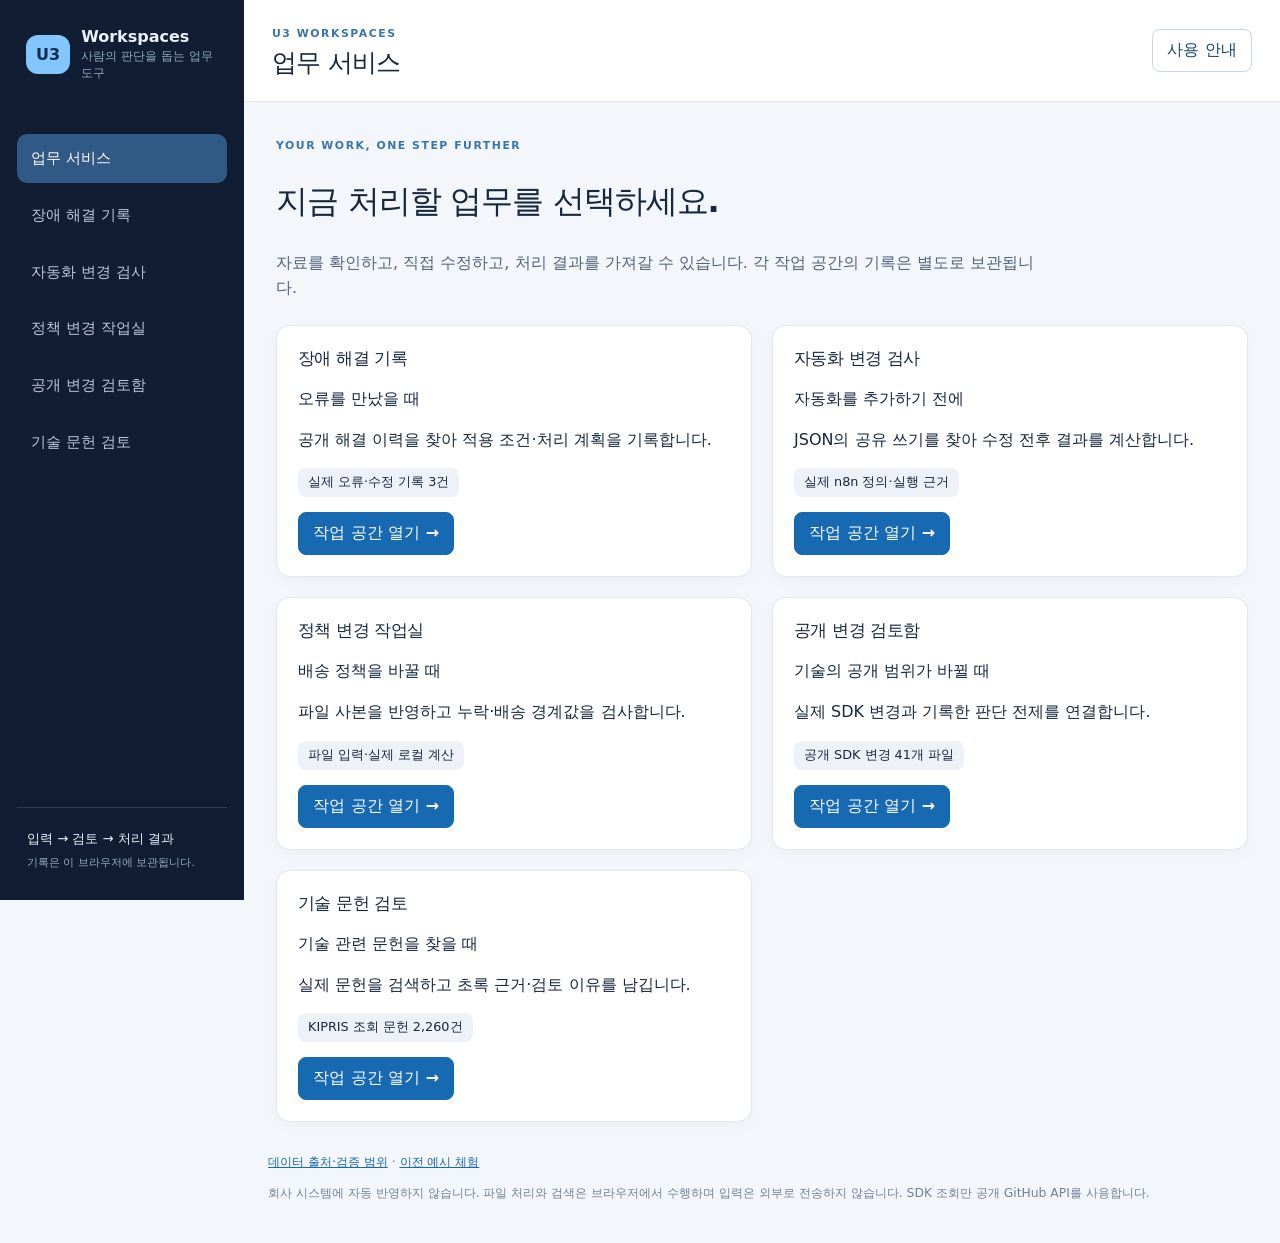
==== topic-validation/meeting-demo/services.html @ e6b86a57 "실제 공개 자료를 처리하는 다섯 업무 서비스와 연결 UX를 구현 - B-1: 공개 오류·수정 기록 3건에서 근거 검색과 처리 계획 저장 - B-2: 실제 n8n 정의의 공유 쓰기 " ====
<!doctype html><html lang="ko"><head><meta charset="utf-8"><meta name="viewport" content="width=device-width,initial-scale=1"><title>U3 업무 서비스</title><link rel="stylesheet" href="style.css"><link rel="stylesheet" href="services.css"></head><body>
<div class="app-shell"><aside class="sidebar"><div class="brand"><span class="brand-mark">U3</span><span><strong>Workspaces</strong><small>사람의 판단을 돕는 업무 도구</small></span></div><nav id="service-nav" aria-label="업무 서비스"></nav><div class="side-bottom">입력 → 검토 → 처리 결과<br><small>기록은 이 브라우저에 보관됩니다.</small></div></aside><div class="main-shell"><header class="topbar"><div><span class="eyebrow" id="service-role"></span><h1 id="service-title">업무 서비스</h1></div><button class="secondary" id="service-help">사용 안내</button></header><div id="service-status" role="status" aria-live="polite"></div><main id="service-main" tabindex="-1"><p>확보한 업무 자료를 불러오고 있습니다…</p></main><section id="service-export" class="panel" hidden aria-label="내보내기 파일"><h3>생성한 JSON 파일</h3><a id="service-export-link">JSON 다운로드</a><details><summary>파일 내용 확인 · 다운로드가 안 되면 복사해서 저장</summary><textarea id="service-export-content" readonly aria-label="생성한 JSON 내용"></textarea></details><button id="service-export-close" class="secondary">파일 미리보기 닫기</button></section><footer><a href="evidence.html">데이터 출처·검증 범위</a> · <a href="demo.html">이전 예시 체험</a><p>회사 시스템에 자동 반영하지 않습니다. 파일 처리와 검색은 브라우저에서 수행하며 입력은 외부로 전송하지 않습니다. SDK 조회만 공개 GitHub API를 사용합니다.</p></footer></div></div>
<dialog id="service-dialog" aria-labelledby="service-help-title"><div class="dialog-head"><h2 id="service-help-title">사용 안내</h2><button id="service-help-close" class="secondary">닫기</button></div><div id="service-help-body"></div></dialog>
<script src="service-engine.js"></script><script src="services.js"></script></body></html>
---- topic-validation/meeting-demo/style.css ----
:root{font-family:Inter,Pretendard,"Malgun Gothic",system-ui,sans-serif;color:#17283e;background:#f3f6fa;font-synthesis:none}
*{box-sizing:border-box}body{margin:0}button,select,input,textarea{font:inherit}button{cursor:pointer}p{line-height:1.58}h1,h2,h3{letter-spacing:-.035em}
.app-shell{min-height:100vh;display:grid;grid-template-columns:244px minmax(0,1fr)}.sidebar{background:#101d32;color:#eaf1fb;padding:27px 17px;display:flex;flex-direction:column;gap:24px}
.brand{display:flex;gap:11px;align-items:center;padding:0 9px}.brand-mark{background:#83c6ff;color:#102d51;font-weight:900;padding:10px;border-radius:12px}.brand strong,.brand small{display:block}.brand small{font-size:.75rem;color:#91a8c3;margin-top:2px}
.nav-label{font-size:.69rem;letter-spacing:.16em;color:#7d95b2;padding-left:12px;margin:13px 0 -12px}.sidebar nav{display:grid;gap:5px}.nav-item{width:100%;text-align:left;border:0;border-radius:10px;background:transparent;color:#a9bdd5;padding:12px;display:flex;gap:12px;align-items:center}.nav-item span:first-child{width:25px;text-align:center;font-weight:800}.nav-item:hover{background:#1a304e;color:white}.nav-item.active{background:#236aab;color:white;box-shadow:inset 3px 0 #91d6ff}.side-bottom{margin-top:auto;border-top:1px solid #2a3c55;padding:20px 10px 0;font-size:.82rem;line-height:1.7}.side-bottom small{color:#96abc3}.live-dot{display:inline-block;background:#54d6a6;border-radius:50%;width:8px;height:8px;margin-right:5px}
.main-shell{min-width:0}.topbar{display:flex;justify-content:space-between;gap:15px;align-items:center;background:white;border-bottom:1px solid #dfe6ef;padding:24px max(24px,calc((100vw - 244px - 1200px)/2))}.topbar h1{font-size:1.55rem;margin:5px 0 0}.eyebrow{font-size:.68rem;letter-spacing:.14em;font-weight:800;color:#3776ad}.secondary,.primary,.ghost{padding:10px 14px;border-radius:8px;font-weight:700;border:1px solid #c6d6e6;background:white;color:#19476f}.secondary:hover,.ghost:hover{border-color:#3c84c2}.primary{background:#1769b1;color:white;border-color:#1769b1}.primary:hover{background:#0f5594}.danger-btn{color:#a64a32}
main{max-width:1200px;margin:auto;padding:26px 24px 50px}.hero{background:linear-gradient(110deg,#14385f,#23679c);color:white;padding:27px 30px;border-radius:17px;margin-bottom:22px;box-shadow:0 12px 30px #1a4c7b1f}.hero h2{font-size:1.65rem;margin:10px 0}.hero p{color:#d8eafd;max-width:730px;margin:0}.hero .badge{background:#ffffff20;color:white;border-color:#ffffff29}.content-grid{display:grid;grid-template-columns:minmax(0,1.7fr) minmax(265px,.85fr);gap:18px}.stack>*+*{margin-top:17px}
.panel{background:white;border:1px solid #e0e8f1;border-radius:14px;padding:21px;box-shadow:0 4px 15px #14283f08}.panel h3{margin:0 0 10px;font-size:1.07rem}.panel h2{margin:0 0 12px}.panel-head{display:flex;justify-content:space-between;align-items:flex-start;gap:10px;margin-bottom:12px}.panel-head h3{margin:0}.muted{color:#61758e}.small{font-size:.85rem}.badge{display:inline-block;border:1px solid #d4e5f3;background:#e9f4fc;color:#236096;padding:4px 9px;border-radius:30px;font-size:.72rem;font-weight:800;margin-right:5px}.badge.amber{background:#fff4e2;border-color:#f3dfb7;color:#94611a}.badge.green{background:#e5f6ef;border-color:#c5ead7;color:#19734b}.badge.gray{background:#eef2f6;border-color:#dce4ec;color:#5f7084}
.stepper{display:flex;flex-wrap:wrap;gap:7px;margin-top:17px}.stepper span{border-radius:7px;padding:7px 10px;background:#ffffff20;color:white;font-size:.8rem;font-weight:700}.stepper span+span:before{content:'→';margin-right:10px;color:#bcd8f0}
.record{border:1px solid #dfe8f0;border-radius:11px;padding:15px;margin:10px 0;background:#fff}.record.suggested{border-left:4px solid #3182bf}.record h4{margin:0 0 6px;font-size:.96rem}.record p{margin:6px 0}.record-row{display:flex;justify-content:space-between;gap:12px;align-items:start}.record .small{color:#657891}.record select{max-width:100%}.record details{margin-top:8px}.record summary{color:#246ba5;cursor:pointer;font-weight:700;font-size:.87rem}.record details p{padding:10px;background:#f3f7fb;border-radius:7px}
.controls{display:flex;flex-wrap:wrap;align-items:center;gap:10px;margin:14px 0}.field{display:grid;gap:6px;min-width:160px}.field label,.field-title{font-size:.79rem;color:#62758b;font-weight:800}.field select,.field input,textarea{border:1px solid #bdd0e1;border-radius:8px;padding:9px 11px;background:white;color:#17324c;min-height:40px}.field select:focus,textarea:focus{outline:2px solid #83b9e5}.field.wide{flex:1}.choice-line{display:flex;gap:10px;flex-wrap:wrap;align-items:center;margin-top:10px}.choice-line label{font-size:.83rem;color:#597087}.result{border-left:4px solid #2778bc;background:#edf5fc;padding:17px;border-radius:8px;margin-top:15px}.result.warn{border-color:#d48b27;background:#fff6e8}.result.success{border-color:#2d9a6c;background:#eaf8f1}.result h3{margin:0 0 6px}.result p{margin:5px 0}.item-list{padding-left:19px;line-height:1.7}
.metric-row{display:grid;grid-template-columns:repeat(3,1fr);gap:10px;margin:12px 0}.metric{background:#f3f7fb;border:1px solid #e1eaf3;border-radius:10px;padding:12px}.metric strong{display:block;font-size:1.35rem;color:#1e609a}.metric span{font-size:.73rem;color:#6b7d91}.funnel{height:12px;background:#e6eef5;border-radius:20px;overflow:hidden}.funnel span{display:block;height:100%;background:#2174b7}.feedback-grid{display:grid;grid-template-columns:repeat(2,1fr);gap:12px}.feedback-grid button{text-align:left;padding:17px;border:1px solid #d5e2ef;background:white;border-radius:11px;font-weight:700;color:#245479}.feedback-grid button:hover{border-color:#2279bf;background:#f3f9fe}.feedback-grid button.active{border-color:#1769b1;background:#e9f4fc}
textarea{width:100%;min-height:85px;resize:vertical}footer{color:#718298;font-size:.77rem;padding:0 24px 28px;max-width:1200px;margin:auto}.source{border-top:1px solid #e6edf4;padding-top:12px;font-size:.82rem;color:#63778f}.empty{color:#8393a6;font-style:italic}
@media(max-width:1050px){.content-grid{grid-template-columns:1fr}.sidebar{width:210px}.app-shell{grid-template-columns:210px minmax(0,1fr)}}
@media(max-width:720px){.app-shell{display:block}.sidebar{padding:14px}.brand{display:none}.nav-label,.side-bottom{display:none}.sidebar nav{display:flex;overflow:auto}.nav-item{white-space:nowrap;width:auto;padding:9px 11px}.topbar{padding:18px;align-items:flex-start}.topbar h1{font-size:1.15rem}.topbar button{font-size:.77rem}main{padding:15px}.hero{padding:22px}.hero h2{font-size:1.38rem}.metric-row,.feedback-grid{grid-template-columns:1fr}}

/* Product mock workspace */
.work-guide{border:1px solid #c5d9e9;background:#eef6fc;border-radius:12px;padding:18px;margin:0 0 22px;display:grid;gap:12px}.work-guide strong{display:block;margin-top:6px}.work-guide p{font-size:.85rem;line-height:1.6;margin:7px 0}.work-guide summary{cursor:pointer;font-weight:700;color:#255b84}.evidence-preview{padding:12px;background:#f1f5f9;border-radius:8px;max-width:100%!important;line-height:1.65}.work-guide a{font-size:.85rem}.panel .primary{white-space:normal}
.workspace-grid>.panel,.workspace-grid>.stack,.project-layout>.panel{min-width:0}.field{min-width:0}.field select{width:100%;max-width:100%}.table-wrap{max-width:100%}
.hint.dismissed .tooltip{display:none!important}
:root{--ink:#17283e;--blue:#246caa;--line:#dbe5ee;--paper:#fff}
button:disabled{opacity:.45;cursor:not-allowed}button:focus-visible,a:focus-visible,summary:focus-visible{outline:3px solid #86bae5;outline-offset:3px}a{color:#1769b1}button,a{touch-action:manipulation}h4{margin:10px 0}pre,blockquote{white-space:pre-wrap;overflow-wrap:anywhere;font-family:inherit;font-size:.9rem;line-height:1.7;margin:10px 0}blockquote{border-left:3px solid #4291c9;padding-left:14px;color:#315d80}
.sidebar{position:sticky;top:0;height:100vh}.topbar{padding:22px 28px}.landing{padding:32px 5px 30px}.landing h2{font-size:2.5rem;line-height:1.22;color:#14385f;margin:16px 0}.landing p{color:#697a8d}.landing-meta{margin-top:22px}.topic-cards{display:grid;grid-template-columns:repeat(2,minmax(0,1fr));gap:18px}.topic-card{background:white;border:1px solid var(--line);border-radius:16px;padding:24px;position:relative;overflow:hidden;box-shadow:0 5px 18px #12355b06}.topic-card:hover{border-color:#80aacc;box-shadow:0 10px 24px #12355b0d}.topic-card h3{font-size:1.4rem;margin:10px 0}.topic-card p{max-width:85%}.card-number{position:absolute;right:22px;top:18px;color:#e5edf5;font-size:3rem;font-weight:900}.card-bottom{display:flex;justify-content:space-between;align-items:center;margin-top:22px;gap:10px}.workspace-head{display:flex;align-items:flex-start;justify-content:space-between;gap:20px;margin:10px 0 20px}.workspace-head h2{font-size:1.6rem;line-height:1.4;margin:8px 0}.workspace-head p{color:#62758b;margin:0}.workspace-head .controls{flex-shrink:0}.journey{padding:0;list-style:none;display:grid;grid-template-columns:repeat(4,1fr);gap:9px;margin-bottom:25px}.journey li{background:#e9eef4;color:#798a9d;padding:12px;border-radius:9px;font-size:.8rem;font-weight:700;display:flex;gap:8px;align-items:center}.journey li span{display:grid;place-items:center;border-radius:50%;width:23px;height:23px;background:white}.journey li.current{background:#deedfb;color:#1c6199}.journey li.done{background:#e2f3e9;color:#267448}.workspace-grid{display:grid;grid-template-columns:minmax(0,1.12fr) minmax(0,1fr);gap:18px;align-items:start}.project-layout{display:grid;grid-template-columns:280px minmax(0,1fr);gap:18px;align-items:start;margin:18px 0}.tree-panel{padding:18px}.tree-panel details{margin:18px 0}.tree-panel summary{font-size:.8rem;font-weight:800;color:#5b718a;cursor:pointer;margin:10px 0}.tree-node,.patent-node{display:block;text-align:left;width:100%;padding:12px 10px;border:1px solid transparent;background:transparent;border-radius:8px;margin:4px 0;color:#39566f}.tree-node span,.patent-node span{display:block}.tree-node:hover,.patent-node:hover{background:#f0f6fb}.tree-node.selected,.patent-node.selected{border-color:#8ab6dc;background:#eaf4fd;color:#13568e}.tree-node .badge{margin-top:6px}.patent-node strong{font-size:.8rem;display:block}.patent-node span{font-size:.83rem;line-height:1.5;margin:5px 0}.diff-grid{display:grid;grid-template-columns:1fr 1fr;gap:12px;margin:15px 0}.diff-grid>div{padding:16px;border:1px solid var(--line);background:#f6f8fa;border-radius:10px;min-width:0}.diff-grid>div+div{background:#edf7f1;border-color:#d0e5d8}.chip-list{display:flex;gap:6px;flex-wrap:wrap}.check-list>div{padding:12px 0;border-bottom:1px solid #dce4ed}.check-list .badge{margin-left:10px}.check-list p{font-size:.85rem;color:#63778a}.flow-node{border:1px solid #9ebbd6;background:#f0f6fd;padding:20px;border-radius:12px;font-weight:800;text-align:center}.flow-node small{display:block;color:#637a8d;margin-top:8px}.flow-branches{display:grid;grid-template-columns:1fr 1fr;gap:16px;margin:28px 0;position:relative}.collision{border-color:#e8b67b;background:#fff5e7}.resolved{background:#ebf8f0;border-color:#9fcdb2}.shared-data{padding:18px;border:1px dashed #97acc0;border-radius:12px;text-align:center;margin-bottom:20px}.shared-data strong{display:block;margin:8px 0}.timeline p{border-left:2px solid #93b8d4;padding:10px;font-size:.85rem}.event-grid,.comparison-grid{display:grid;grid-template-columns:repeat(2,minmax(0,1fr));gap:18px;margin:18px 0}.prior-record{background:#f3f6fa;padding:12px;border-radius:8px;font-size:.85rem;margin:18px 0}.prior-record p{color:#687b8e}.release-bar{display:flex;justify-content:space-between;gap:15px;align-items:start}.event-card .field{margin:15px 0}.comparison-grid .field{margin:12px 0}.table-wrap{overflow-x:auto}table{border-collapse:collapse;width:100%;font-size:.8rem}th{text-align:left;background:#f1f5fa;color:#63778b;padding:12px}td{padding:14px 8px;border-bottom:1px solid #e3eaf1;overflow-wrap:anywhere}td small{display:block;color:#7a8999;margin-top:7px}.download-link{display:inline-block;text-decoration:none;margin:12px 0}.help-fab{position:fixed;bottom:25px;right:25px;width:48px;height:48px;border:1px solid #81a9c7;border-radius:50%;background:#173e64;color:white;font-weight:900;font-size:1.4rem;box-shadow:0 6px 20px #1c355e25;z-index:3}
dialog{border:1px solid #d2deea;border-radius:16px;padding:28px;width:min(680px,calc(100vw - 30px));max-height:85vh;overflow:auto;color:var(--ink);box-shadow:0 24px 90px #102d5340}dialog::backdrop{background:#0b24466b}.dialog-head{display:flex;align-items:start;justify-content:space-between;gap:15px;position:sticky;top:-28px;background:white;padding:12px 0}.dialog-head h2{font-size:1.3rem;margin:6px 0}.help-dl dt{font-weight:800;margin-top:20px;font-size:.85rem}.help-dl dd{margin:7px 0;color:#5f7286;line-height:1.6}.hint{position:relative;display:inline-block}.hint-trigger{background:none;border:0;color:#216b9f;padding:0;font-size:inherit;font-weight:700}.tooltip{display:none;position:absolute;z-index:5;left:0;bottom:calc(100% + 8px);width:260px;background:#163b60;color:white;font-size:.8rem;line-height:1.6;border-radius:8px;padding:12px;box-shadow:0 8px 24px #18375140}.hint:hover .tooltip,.hint:focus-within .tooltip,.hint:has([aria-expanded="true"]) .tooltip{display:block}#activity-status{position:sticky;top:0;z-index:2;background:#e8f2fc;color:#245b89;min-height:0;font-size:.83rem;line-height:1.5}#activity-status:not(:empty){padding:12px 28px;border-bottom:1px solid #c9deee}main>.panel{margin:18px 0}
@media(max-width:1100px){.workspace-grid{grid-template-columns:1fr}.workspace-head{display:block}.workspace-head .controls{margin-bottom:10px}.project-layout{grid-template-columns:235px minmax(0,1fr)}}
@media(max-width:720px){.sidebar{width:100%;height:auto;position:static}.topic-cards,.event-grid,.comparison-grid,.project-layout,.diff-grid{grid-template-columns:1fr}.landing h2{font-size:1.8rem}.landing{padding:20px 0}.topic-card p{max-width:90%}.journey{grid-template-columns:1fr 1fr}.journey li{font-size:.75rem}.workspace-head h2{font-size:1.35rem}.tree-panel{max-height:340px;overflow:auto}.help-fab{bottom:16px;right:16px}.panel{padding:17px}.flow-branches{gap:8px}.flow-node{padding:15px 8px}.release-bar{display:block}#activity-status:not(:empty){padding:10px 16px}.topbar{padding:18px}}
---- topic-validation/meeting-demo/services.css ----
.service-intro{max-width:760px;margin-bottom:24px}.service-intro h2{font-size:2rem}.service-intro p{color:#52647a}.service-grid{display:grid;grid-template-columns:repeat(2,minmax(0,1fr));gap:20px}.workspace-columns{display:grid;grid-template-columns:minmax(260px,.8fr) minmax(0,1.4fr);gap:20px;align-items:start}.service-items{display:grid;gap:12px}.service-item{padding:16px;border:1px solid #dce4ed;border-radius:12px;background:#fff;text-align:left;color:#23374e}.service-item.selected{border:2px solid #3977be;background:#f3f8ff}.service-item strong,.service-item small{display:block}.service-item small{line-height:1.5;margin-top:8px;color:#53657a}.service-actions{display:flex;gap:10px;flex-wrap:wrap;align-items:center;margin:15px 0}.service-code{font-family:Consolas,monospace;min-height:240px;resize:vertical}.service-result{margin-top:18px}.service-result pre{white-space:pre-wrap;overflow-wrap:anywhere;font-size:.85rem}.source-note{font-size:.84rem;color:#5b6c80;border-left:3px solid #b6c8dd;padding-left:12px}.file-button{display:block;width:100%;text-align:left;margin-bottom:8px;overflow-wrap:anywhere}.file-button.active{background:#e7f0fb;border-color:#6193cb}.scope-select{max-width:280px}.service-table{width:100%;border-collapse:collapse;font-size:.9rem}.service-table th,.service-table td{text-align:left;padding:10px;border-bottom:1px solid #dfe6ee;vertical-align:top;overflow-wrap:anywhere}.service-table-wrap{overflow-x:auto}.audit-list{padding-left:20px}.audit-list li{margin-bottom:10px;line-height:1.6}.services-warning{background:#fff5e1;border-radius:10px;padding:12px;color:#765214}.service-count{font-size:2rem;font-weight:800;color:#305d90}.import-label{display:block;font-size:.85rem;margin:14px 0 5px}.service-empty{padding:30px;color:#617288;background:#f6f8fb;border:1px dashed #c2cedd;border-radius:12px}#service-main textarea{width:100%;min-height:100px}#service-main pre{max-width:100%;white-space:pre-wrap;overflow-wrap:anywhere}#service-main a{overflow-wrap:anywhere}#service-status:not(:empty){padding:14px 30px;background:#eaf3fd;color:#23486e}#service-main{padding:32px}#service-main .panel{min-width:0}#service-main label{display:block;margin-bottom:8px;font-size:.9rem;font-weight:600}#service-main input,#service-main select,#service-main textarea{border:1px solid #cad5e2;border-radius:9px;padding:10px;background:white;color:#243a50}#service-main input:not([type=checkbox]):not([type=file]){width:100%}#service-main input[type=checkbox]{margin-right:9px}.service-meta{display:flex;gap:10px;flex-wrap:wrap;margin:15px 0}.service-meta span{background:#edf2f8;border-radius:8px;padding:6px 10px;font-size:.8rem}@media(max-width:800px){.service-grid,.workspace-columns{grid-template-columns:1fr}#service-main{padding:20px}.service-intro h2{font-size:1.55rem}.service-code{min-height:180px}.service-table{font-size:.8rem}.service-actions button{flex:1 1 140px}.sidebar .side-bottom{display:none}}
#service-export{margin:20px 30px}#service-export-content{width:100%;min-height:220px;font-family:Consolas,monospace}.journey-guide{padding:16px 20px;margin-bottom:24px;border:1px solid #c9dbea;border-radius:14px;background:#edf5fc;scroll-margin-top:20px}.journey-guide p{color:#456887;font-size:.85rem;margin:0 0 10px}.journey-guide strong{display:block;margin-bottom:6px}.journey-guide span{line-height:1.7}#service-main [data-stale]{scroll-margin-top:24px}#service-main details summary{cursor:pointer;padding:10px 0;color:#365a7d}#service-nav{display:grid;gap:8px;margin-top:28px}#service-nav button{border:0;border-radius:10px;padding:13px 14px;background:transparent;color:#bac7db;text-align:left;font-size:.95rem;line-height:1.5;cursor:pointer}#service-nav button:hover{background:#26354e;color:white}#service-nav button.active{background:#315985;color:white;font-weight:700}#service-nav button:focus-visible{outline:2px solid #92c5ff;outline-offset:2px}@media(max-width:800px){#service-nav{grid-template-columns:repeat(2,minmax(0,1fr));margin-top:12px}#service-nav button{padding:10px;font-size:.85rem}}
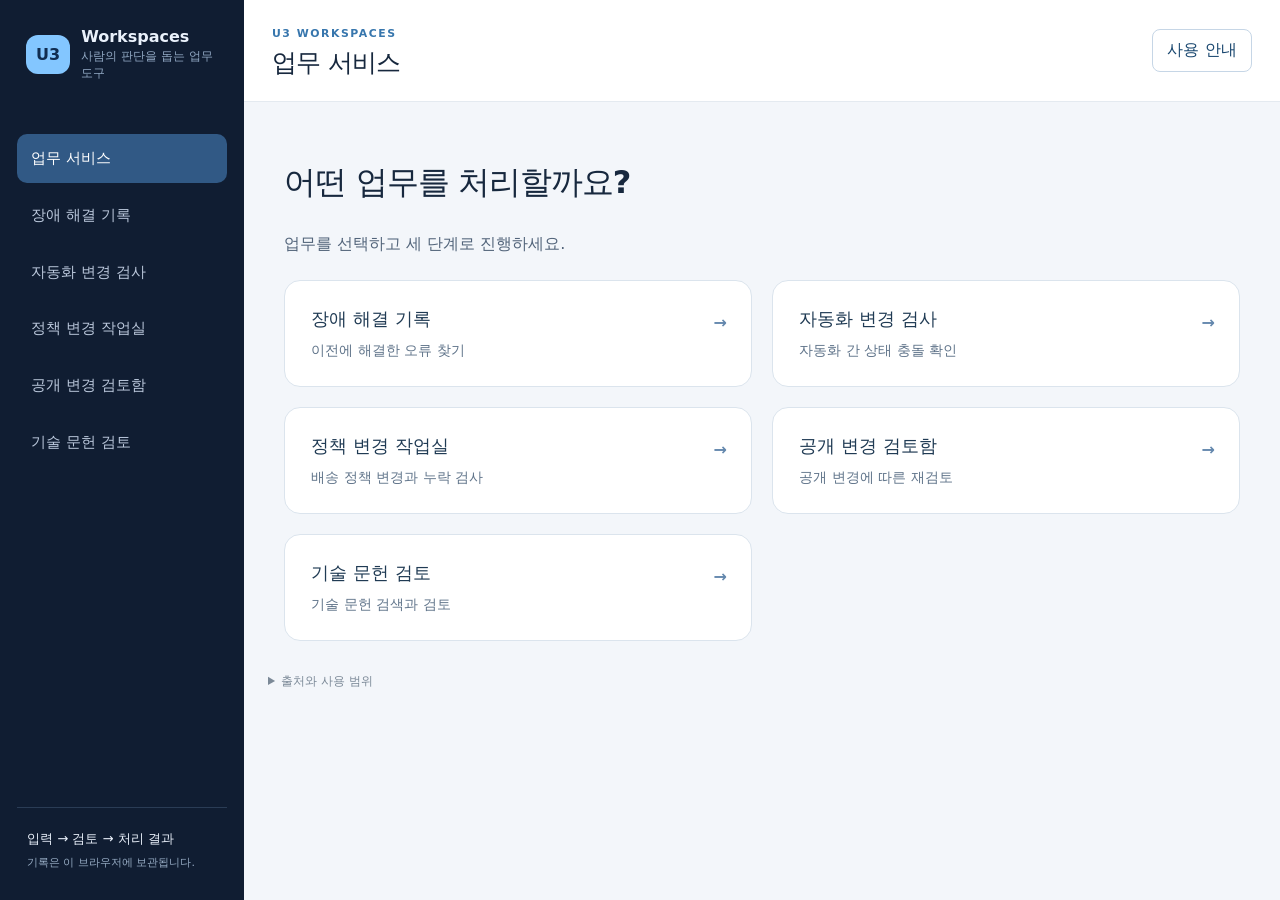
==== commit 8e316ee3: "업무 화면을 세 챕터로 정리하고 비개발자용 사용 경험을 개선 - 입력·결과 확인·처리 결정 화면을 분리해 현재 작업만 표시 - 원본 JSON·출처·상세 자료·저장 기록을 접힌 영역" ====
--- a/topic-validation/meeting-demo/services.html
+++ b/topic-validation/meeting-demo/services.html
@@ -1,4 +1,4 @@
 <!doctype html><html lang="ko"><head><meta charset="utf-8"><meta name="viewport" content="width=device-width,initial-scale=1"><title>U3 업무 서비스</title><link rel="stylesheet" href="style.css"><link rel="stylesheet" href="services.css"></head><body>
-<div class="app-shell"><aside class="sidebar"><div class="brand"><span class="brand-mark">U3</span><span><strong>Workspaces</strong><small>사람의 판단을 돕는 업무 도구</small></span></div><nav id="service-nav" aria-label="업무 서비스"></nav><div class="side-bottom">입력 → 검토 → 처리 결과<br><small>기록은 이 브라우저에 보관됩니다.</small></div></aside><div class="main-shell"><header class="topbar"><div><span class="eyebrow" id="service-role"></span><h1 id="service-title">업무 서비스</h1></div><button class="secondary" id="service-help">사용 안내</button></header><div id="service-status" role="status" aria-live="polite"></div><main id="service-main" tabindex="-1"><p>확보한 업무 자료를 불러오고 있습니다…</p></main><section id="service-export" class="panel" hidden aria-label="내보내기 파일"><h3>생성한 JSON 파일</h3><a id="service-export-link">JSON 다운로드</a><details><summary>파일 내용 확인 · 다운로드가 안 되면 복사해서 저장</summary><textarea id="service-export-content" readonly aria-label="생성한 JSON 내용"></textarea></details><button id="service-export-close" class="secondary">파일 미리보기 닫기</button></section><footer><a href="evidence.html">데이터 출처·검증 범위</a> · <a href="demo.html">이전 예시 체험</a><p>회사 시스템에 자동 반영하지 않습니다. 파일 처리와 검색은 브라우저에서 수행하며 입력은 외부로 전송하지 않습니다. SDK 조회만 공개 GitHub API를 사용합니다.</p></footer></div></div>
+<div class="app-shell"><aside class="sidebar"><div class="brand"><span class="brand-mark">U3</span><span><strong>Workspaces</strong><small>사람의 판단을 돕는 업무 도구</small></span></div><nav id="service-nav" aria-label="업무 서비스"></nav><div class="side-bottom">입력 → 검토 → 처리 결과<br><small>기록은 이 브라우저에 보관됩니다.</small></div></aside><div class="main-shell"><header class="topbar"><div><span class="eyebrow" id="service-role"></span><h1 id="service-title">업무 서비스</h1></div><button class="secondary" id="service-help">사용 안내</button></header><div id="service-status" role="status" aria-live="polite"></div><main id="service-main" tabindex="-1"><p>확보한 업무 자료를 불러오고 있습니다…</p></main><section id="service-export" class="panel" hidden aria-label="내보내기 파일"><h3>생성한 JSON 파일</h3><a id="service-export-link">JSON 다운로드</a><details><summary>파일 내용 확인 · 다운로드가 안 되면 복사해서 저장</summary><textarea id="service-export-content" readonly aria-label="생성한 JSON 내용"></textarea></details><button id="service-export-close" class="secondary">파일 미리보기 닫기</button></section><footer><details><summary>출처와 사용 범위</summary><a href="evidence.html">데이터 출처·검증 범위</a> · <a href="demo.html">이전 예시 체험</a><p>회사 시스템에 자동 반영하지 않습니다. 파일 처리와 검색은 브라우저에서 수행하며 입력은 외부로 전송하지 않습니다. SDK 조회만 공개 GitHub API를 사용합니다.</p></details></footer></div></div>
 <dialog id="service-dialog" aria-labelledby="service-help-title"><div class="dialog-head"><h2 id="service-help-title">사용 안내</h2><button id="service-help-close" class="secondary">닫기</button></div><div id="service-help-body"></div></dialog>
-<script src="service-engine.js"></script><script src="services.js"></script></body></html>
+<script src="service-engine.js"></script><script src="chapters.js"></script><script src="services.js"></script></body></html>
--- a/topic-validation/meeting-demo/services.css
+++ b/topic-validation/meeting-demo/services.css
@@ -1,2 +1,4 @@
 .service-intro{max-width:760px;margin-bottom:24px}.service-intro h2{font-size:2rem}.service-intro p{color:#52647a}.service-grid{display:grid;grid-template-columns:repeat(2,minmax(0,1fr));gap:20px}.workspace-columns{display:grid;grid-template-columns:minmax(260px,.8fr) minmax(0,1.4fr);gap:20px;align-items:start}.service-items{display:grid;gap:12px}.service-item{padding:16px;border:1px solid #dce4ed;border-radius:12px;background:#fff;text-align:left;color:#23374e}.service-item.selected{border:2px solid #3977be;background:#f3f8ff}.service-item strong,.service-item small{display:block}.service-item small{line-height:1.5;margin-top:8px;color:#53657a}.service-actions{display:flex;gap:10px;flex-wrap:wrap;align-items:center;margin:15px 0}.service-code{font-family:Consolas,monospace;min-height:240px;resize:vertical}.service-result{margin-top:18px}.service-result pre{white-space:pre-wrap;overflow-wrap:anywhere;font-size:.85rem}.source-note{font-size:.84rem;color:#5b6c80;border-left:3px solid #b6c8dd;padding-left:12px}.file-button{display:block;width:100%;text-align:left;margin-bottom:8px;overflow-wrap:anywhere}.file-button.active{background:#e7f0fb;border-color:#6193cb}.scope-select{max-width:280px}.service-table{width:100%;border-collapse:collapse;font-size:.9rem}.service-table th,.service-table td{text-align:left;padding:10px;border-bottom:1px solid #dfe6ee;vertical-align:top;overflow-wrap:anywhere}.service-table-wrap{overflow-x:auto}.audit-list{padding-left:20px}.audit-list li{margin-bottom:10px;line-height:1.6}.services-warning{background:#fff5e1;border-radius:10px;padding:12px;color:#765214}.service-count{font-size:2rem;font-weight:800;color:#305d90}.import-label{display:block;font-size:.85rem;margin:14px 0 5px}.service-empty{padding:30px;color:#617288;background:#f6f8fb;border:1px dashed #c2cedd;border-radius:12px}#service-main textarea{width:100%;min-height:100px}#service-main pre{max-width:100%;white-space:pre-wrap;overflow-wrap:anywhere}#service-main a{overflow-wrap:anywhere}#service-status:not(:empty){padding:14px 30px;background:#eaf3fd;color:#23486e}#service-main{padding:32px}#service-main .panel{min-width:0}#service-main label{display:block;margin-bottom:8px;font-size:.9rem;font-weight:600}#service-main input,#service-main select,#service-main textarea{border:1px solid #cad5e2;border-radius:9px;padding:10px;background:white;color:#243a50}#service-main input:not([type=checkbox]):not([type=file]){width:100%}#service-main input[type=checkbox]{margin-right:9px}.service-meta{display:flex;gap:10px;flex-wrap:wrap;margin:15px 0}.service-meta span{background:#edf2f8;border-radius:8px;padding:6px 10px;font-size:.8rem}@media(max-width:800px){.service-grid,.workspace-columns{grid-template-columns:1fr}#service-main{padding:20px}.service-intro h2{font-size:1.55rem}.service-code{min-height:180px}.service-table{font-size:.8rem}.service-actions button{flex:1 1 140px}.sidebar .side-bottom{display:none}}
-#service-export{margin:20px 30px}#service-export-content{width:100%;min-height:220px;font-family:Consolas,monospace}.journey-guide{padding:16px 20px;margin-bottom:24px;border:1px solid #c9dbea;border-radius:14px;background:#edf5fc;scroll-margin-top:20px}.journey-guide p{color:#456887;font-size:.85rem;margin:0 0 10px}.journey-guide strong{display:block;margin-bottom:6px}.journey-guide span{line-height:1.7}#service-main [data-stale]{scroll-margin-top:24px}#service-main details summary{cursor:pointer;padding:10px 0;color:#365a7d}#service-nav{display:grid;gap:8px;margin-top:28px}#service-nav button{border:0;border-radius:10px;padding:13px 14px;background:transparent;color:#bac7db;text-align:left;font-size:.95rem;line-height:1.5;cursor:pointer}#service-nav button:hover{background:#26354e;color:white}#service-nav button.active{background:#315985;color:white;font-weight:700}#service-nav button:focus-visible{outline:2px solid #92c5ff;outline-offset:2px}@media(max-width:800px){#service-nav{grid-template-columns:repeat(2,minmax(0,1fr));margin-top:12px}#service-nav button{padding:10px;font-size:.85rem}}+#service-export{margin:20px 30px}#service-export-content{width:100%;min-height:220px;font-family:Consolas,monospace}.journey-guide{padding:16px 20px;margin-bottom:24px;border:1px solid #c9dbea;border-radius:14px;background:#edf5fc;scroll-margin-top:20px}.journey-guide p{color:#456887;font-size:.85rem;margin:0 0 10px}.journey-guide strong{display:block;margin-bottom:6px}.journey-guide span{line-height:1.7}#service-main [data-stale]{scroll-margin-top:24px}#service-main details summary{cursor:pointer;padding:10px 0;color:#365a7d}#service-nav{display:grid;gap:8px;margin-top:28px}#service-nav button{border:0;border-radius:10px;padding:13px 14px;background:transparent;color:#bac7db;text-align:left;font-size:.95rem;line-height:1.5;cursor:pointer}#service-nav button:hover{background:#26354e;color:white}#service-nav button.active{background:#315985;color:white;font-weight:700}#service-nav button:focus-visible{outline:2px solid #92c5ff;outline-offset:2px}@media(max-width:800px){#service-nav{grid-template-columns:repeat(2,minmax(0,1fr));margin-top:12px}#service-nav button{padding:10px;font-size:.85rem}}
+/* Focused product workspace */
+.chapter-tabs{display:flex;gap:8px;max-width:620px;margin:0 0 28px;border-bottom:1px solid #dce4ec;padding-bottom:16px}.chapter-tabs button{flex:1;display:flex;gap:10px;align-items:center;justify-content:center;border:0;background:transparent;color:#697a8d;border-radius:10px;padding:12px;font-size:.9rem;cursor:pointer;transition:background .18s,color .18s}.chapter-tabs button.active{color:#245782;background:#e5effa;font-weight:700}.chapter-tabs button:disabled{opacity:.4;cursor:default}.chapter-tabs button:focus-visible,.workspace-card:focus-visible{outline:2px solid #477cb3;outline-offset:3px}.chapter-content{max-width:1100px;min-height:360px}.chapter-content>.panel{max-width:740px;padding:28px}.chapter-caption{color:#536980;margin:0 0 18px}.chapter-split{display:grid;grid-template-columns:260px minmax(0,1fr);gap:24px;align-items:start}.chapter-list{display:grid;gap:8px}.chapter-list .service-item{width:100%;font-size:.88rem;line-height:1.5;padding:14px;cursor:pointer;transition:background .18s,border-color .18s}.chapter-list .service-item.selected{border:1px solid #4f7fae;background:#edf4fc}.patent-list{max-height:520px;overflow-y:auto;padding-right:8px;scrollbar-width:thin}.chapter-content .panel h3{font-size:1.15rem;line-height:1.5;margin-bottom:20px}.chapter-content .source-note{border:0;padding:0;margin:18px 0 0;font-size:.78rem}.chapter-content .chapter-details{margin-top:20px;border-top:1px solid #e3eaf1;padding-top:4px}.chapter-content .chapter-details summary{font-size:.82rem;color:#647890}.chapter-content textarea{margin-bottom:16px;line-height:1.7;resize:vertical}.chapter-content .service-grid{margin-bottom:22px}.chapter-content .service-empty{padding:18px}.order-results{display:grid;grid-template-columns:1fr 1fr;gap:14px;margin:20px 0}.order-results>div{background:#f4f7fa;border:1px solid #e1e8ee;border-radius:12px;padding:18px}.order-results h4{margin-top:0}.order-results p{font-size:.88rem;overflow-wrap:anywhere}.boundary-results{display:grid;gap:8px;margin:18px 0}.boundary-results span{padding:12px;background:#f1f6fa;border-radius:8px}.abstract-copy{line-height:1.9;font-size:.94rem;max-height:340px;overflow:auto;padding-right:8px}.event-summary{padding:16px;background:#f3f6fa;border-radius:12px;margin:20px 0}.event-summary p{margin-bottom:0}.workspace-card{position:relative;display:flex;flex-direction:column;gap:10px;text-align:left;padding:26px 54px 26px 26px;border:1px solid #dbe4ed;background:white;border-radius:16px;color:#203b54;cursor:pointer;transition:transform .18s,box-shadow .18s,border-color .18s}.workspace-card strong{font-size:1.12rem}.workspace-card span{font-size:.9rem;color:#60748a}.workspace-card b{position:absolute;right:24px;top:32px;color:#6387ad}.workspace-card:hover{transform:translateY(-2px);border-color:#8ba9c7;box-shadow:0 8px 24px #203b5410}.topbar{border-bottom:1px solid #e4eaf0;box-shadow:none}#service-main{max-width:1220px;padding:32px 40px}footer{font-size:.78rem;color:#7b8997}footer summary{cursor:pointer}#service-status:empty{display:none}#service-status:not(:empty){font-size:.86rem;padding:12px 40px}.primary,.secondary{transition:background .18s,box-shadow .18s}.chapter-content .primary{min-height:44px}.chapter-content .secondary{min-height:40px}@media(max-width:800px){#service-main{padding:24px 20px}.chapter-tabs{gap:4px}.chapter-tabs button{padding:10px 4px;gap:6px;font-size:.8rem}.chapter-split{grid-template-columns:1fr}.chapter-list{grid-template-columns:1fr}.patent-list{max-height:210px}.chapter-content>.panel{padding:22px}.order-results{grid-template-columns:1fr}.chapter-content{min-height:280px}#service-status:not(:empty){padding:12px 20px}.abstract-copy{max-height:300px}}@media(prefers-reduced-motion:reduce){*{scroll-behavior:auto!important;transition:none!important}.workspace-card:hover{transform:none}}
